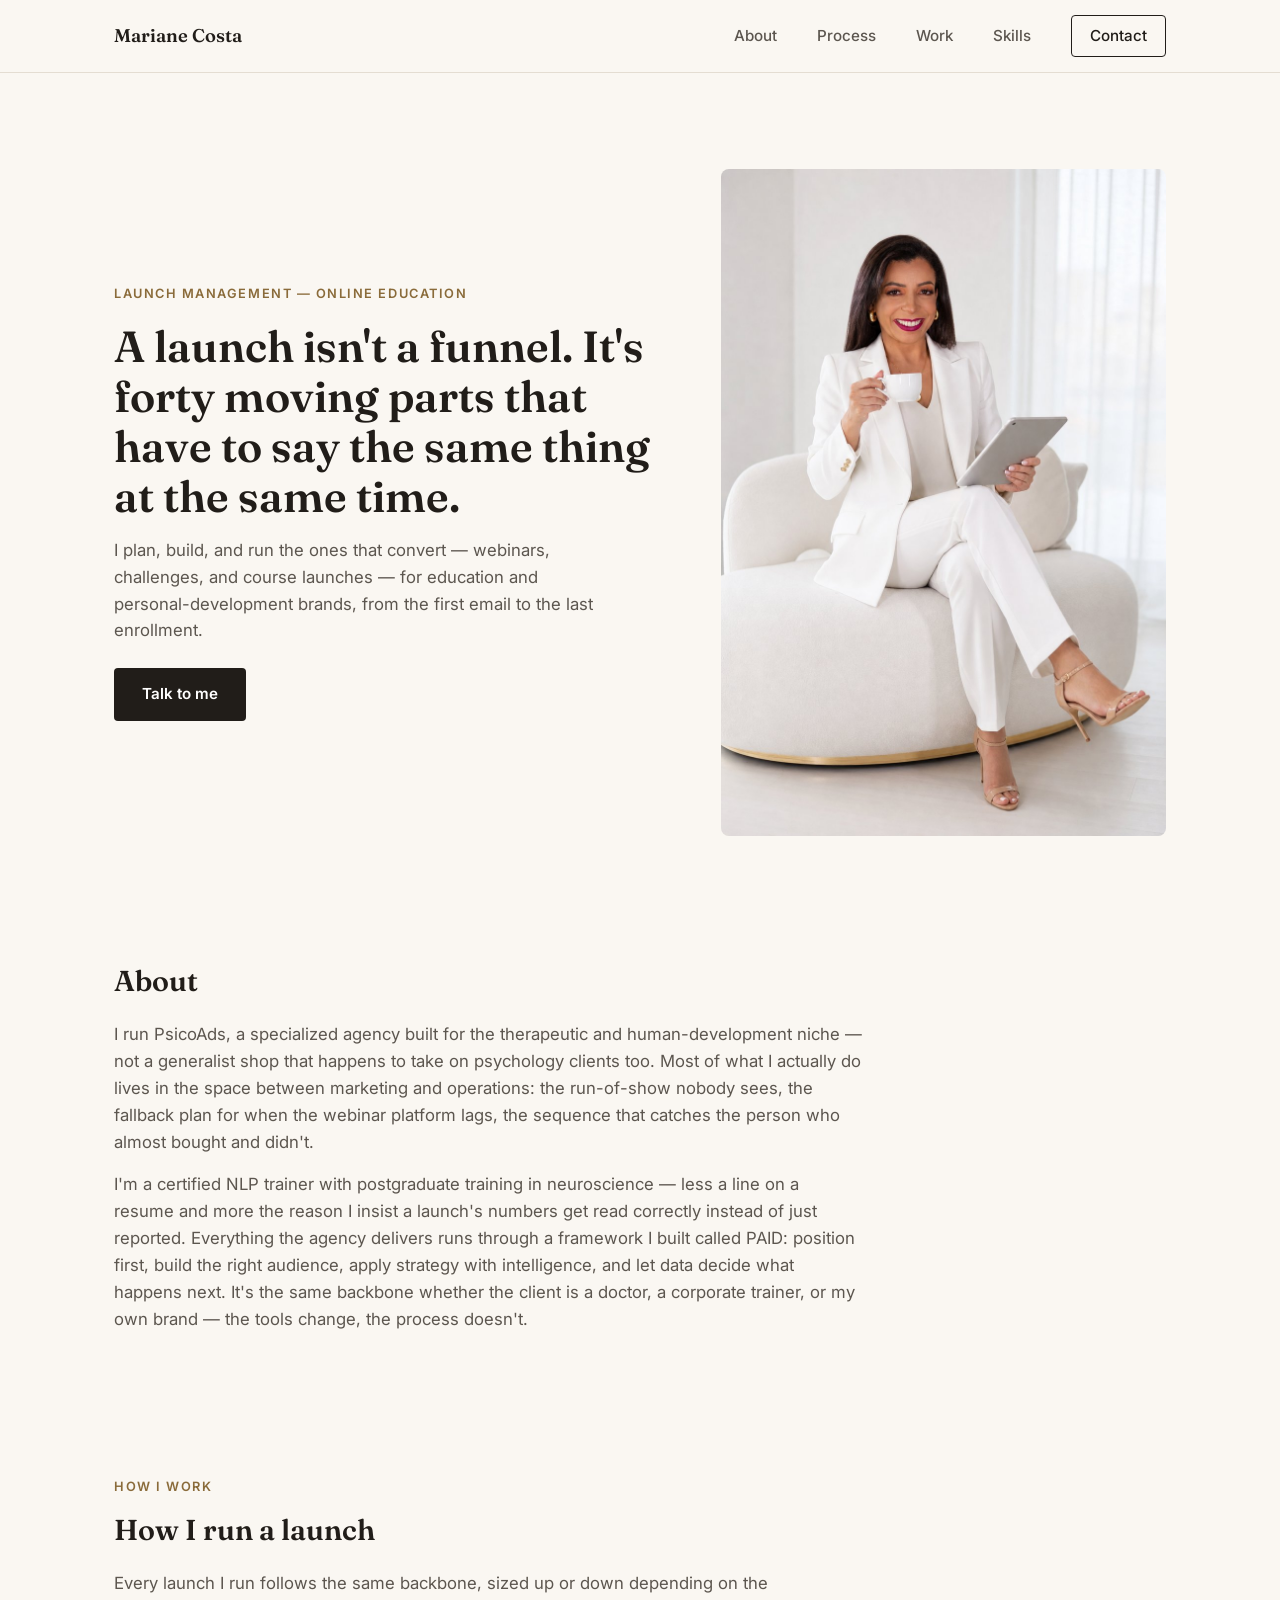
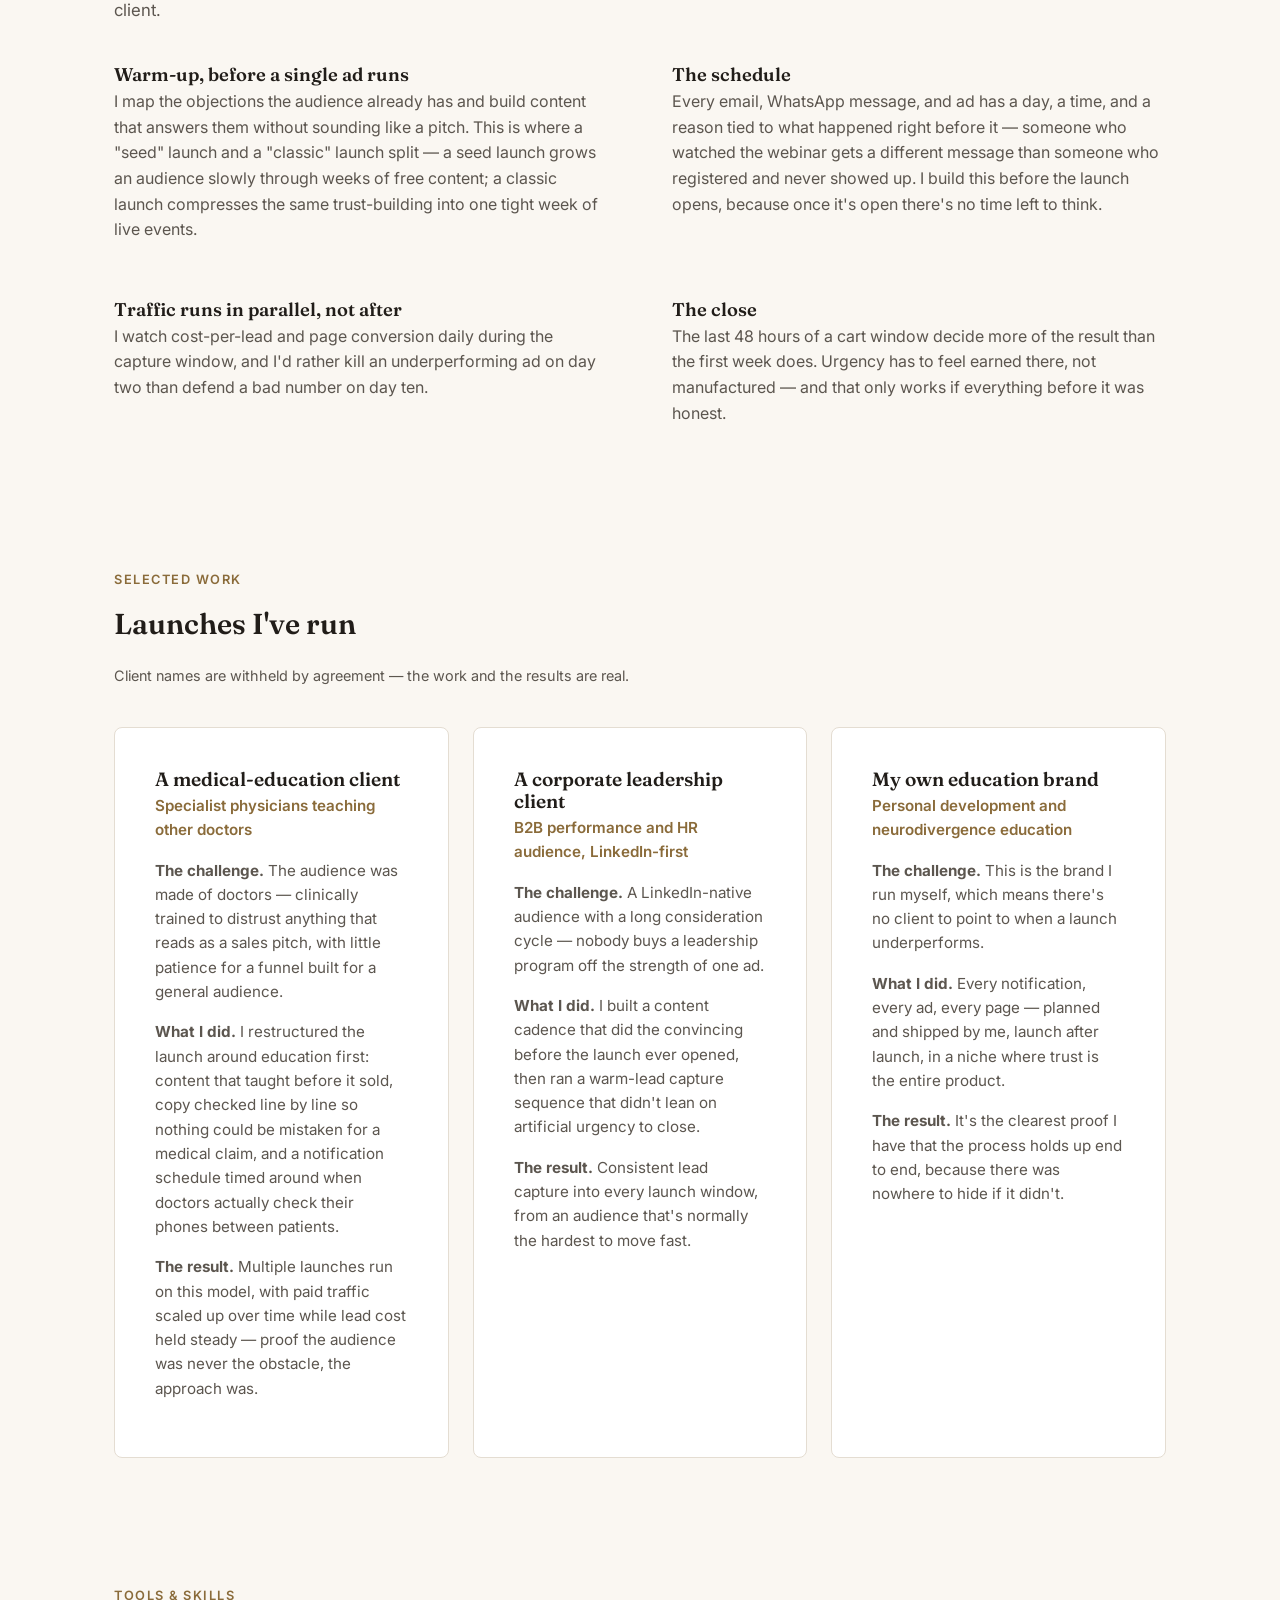
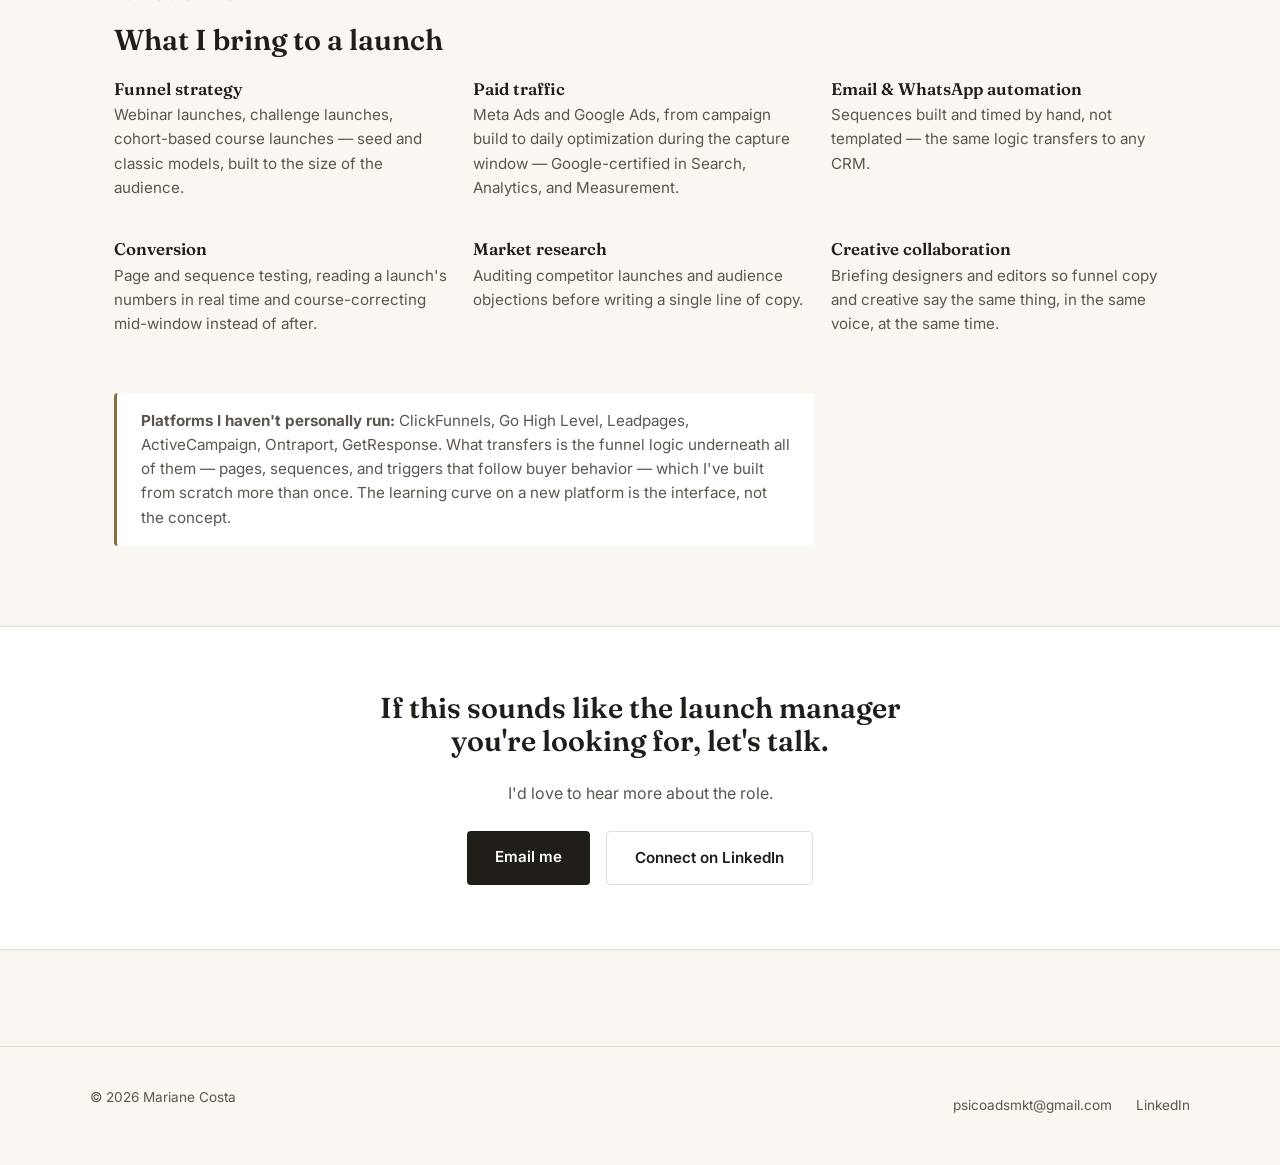
==== index.html @ 7b1b7158 "Launch Manager portfolio site Single-page portfolio supporting Mariane's application to the Launch M" ====
<!DOCTYPE html>
<html lang="en">
<head>
<meta charset="UTF-8">
<meta name="viewport" content="width=device-width, initial-scale=1.0">
<title>Mariane Costa — Launch Manager, Online Education</title>
<meta name="description" content="Launch strategist for online education brands — webinars, challenges, and cohort launches, from first email to last enrollment.">
<link rel="preconnect" href="https://fonts.googleapis.com">
<link rel="preconnect" href="https://fonts.gstatic.com" crossorigin>
<link href="https://fonts.googleapis.com/css2?family=Fraunces:opsz,wght@9..144,400;9..144,600&family=Inter:wght@400;500;600&display=swap" rel="stylesheet">
<link rel="stylesheet" href="styles.css">
<link rel="icon" href="data:,">
</head>
<body>
<header class="site-header">
  <div class="container header-inner">
    <a href="#home" class="brand">Mariane Costa</a>
    <button class="nav-toggle" id="navToggle" aria-label="Toggle menu" aria-expanded="false">
      <span></span><span></span><span></span>
    </button>
    <nav class="site-nav" id="siteNav">
      <a href="#about">About</a>
      <a href="#process">Process</a>
      <a href="#work">Work</a>
      <a href="#skills">Skills</a>
      <a href="#contact" class="nav-cta">Contact</a>
    </nav>
  </div>
</header>

<main id="home">
  <section class="hero" id="hero">
    <div class="container hero-inner">
      <div class="hero-text">
        <p class="eyebrow">Launch Management — Online Education</p>
        <h1>A launch isn't a funnel. It's forty moving parts that have to say the same thing at the same time.</h1>
        <p class="hero-lead">I plan, build, and run the ones that convert — webinars, challenges, and course launches — for education and personal-development brands, from the first email to the last enrollment.</p>
        <div class="hero-actions">
          <a href="mailto:psicoadsmkt@gmail.com" class="btn btn-primary">Talk to me</a>
        </div>
      </div>
      <div class="hero-photo">
        <img src="assets/img/mariane-portrait.jpg" alt="Mariane Costa" width="600" height="900" loading="eager">
      </div>
    </div>
  </section>
  <section class="section about" id="about">
    <div class="container about-inner">
      <h2>About</h2>
      <p>I run PsicoAds, a specialized agency built for the therapeutic and human-development niche — not a generalist shop that happens to take on psychology clients too. Most of what I actually do lives in the space between marketing and operations: the run-of-show nobody sees, the fallback plan for when the webinar platform lags, the sequence that catches the person who almost bought and didn't.</p>
      <p>I'm a certified NLP trainer with postgraduate training in neuroscience — less a line on a resume and more the reason I insist a launch's numbers get read correctly instead of just reported. Everything the agency delivers runs through a framework I built called PAID: position first, build the right audience, apply strategy with intelligence, and let data decide what happens next. It's the same backbone whether the client is a doctor, a corporate trainer, or my own brand — the tools change, the process doesn't.</p>
    </div>
  </section>
  <section class="section process" id="process">
    <div class="container">
      <p class="eyebrow">How I Work</p>
      <h2>How I run a launch</h2>
      <p class="process-intro">Every launch I run follows the same backbone, sized up or down depending on the client.</p>
      <div class="process-list">
        <div class="process-step">
          <h3>Warm-up, before a single ad runs</h3>
          <p>I map the objections the audience already has and build content that answers them without sounding like a pitch. This is where a "seed" launch and a "classic" launch split — a seed launch grows an audience slowly through weeks of free content; a classic launch compresses the same trust-building into one tight week of live events.</p>
        </div>
        <div class="process-step">
          <h3>The schedule</h3>
          <p>Every email, WhatsApp message, and ad has a day, a time, and a reason tied to what happened right before it — someone who watched the webinar gets a different message than someone who registered and never showed up. I build this before the launch opens, because once it's open there's no time left to think.</p>
        </div>
        <div class="process-step">
          <h3>Traffic runs in parallel, not after</h3>
          <p>I watch cost-per-lead and page conversion daily during the capture window, and I'd rather kill an underperforming ad on day two than defend a bad number on day ten.</p>
        </div>
        <div class="process-step">
          <h3>The close</h3>
          <p>The last 48 hours of a cart window decide more of the result than the first week does. Urgency has to feel earned there, not manufactured — and that only works if everything before it was honest.</p>
        </div>
      </div>
    </div>
  </section>
  <section class="section work" id="work">
    <div class="container">
      <p class="eyebrow">Selected Work</p>
      <h2>Launches I've run</h2>
      <p class="work-note">Client names are withheld by agreement — the work and the results are real.</p>
      <div class="case-grid">
        <article class="case-card">
          <h3>A medical-education client</h3>
          <p class="case-label">Specialist physicians teaching other doctors</p>
          <p><strong>The challenge.</strong> The audience was made of doctors — clinically trained to distrust anything that reads as a sales pitch, with little patience for a funnel built for a general audience.</p>
          <p><strong>What I did.</strong> I restructured the launch around education first: content that taught before it sold, copy checked line by line so nothing could be mistaken for a medical claim, and a notification schedule timed around when doctors actually check their phones between patients.</p>
          <p><strong>The result.</strong> Multiple launches run on this model, with paid traffic scaled up over time while lead cost held steady — proof the audience was never the obstacle, the approach was.</p>
        </article>
        <article class="case-card">
          <h3>A corporate leadership client</h3>
          <p class="case-label">B2B performance and HR audience, LinkedIn-first</p>
          <p><strong>The challenge.</strong> A LinkedIn-native audience with a long consideration cycle — nobody buys a leadership program off the strength of one ad.</p>
          <p><strong>What I did.</strong> I built a content cadence that did the convincing before the launch ever opened, then ran a warm-lead capture sequence that didn't lean on artificial urgency to close.</p>
          <p><strong>The result.</strong> Consistent lead capture into every launch window, from an audience that's normally the hardest to move fast.</p>
        </article>
        <article class="case-card">
          <h3>My own education brand</h3>
          <p class="case-label">Personal development and neurodivergence education</p>
          <p><strong>The challenge.</strong> This is the brand I run myself, which means there's no client to point to when a launch underperforms.</p>
          <p><strong>What I did.</strong> Every notification, every ad, every page — planned and shipped by me, launch after launch, in a niche where trust is the entire product.</p>
          <p><strong>The result.</strong> It's the clearest proof I have that the process holds up end to end, because there was nowhere to hide if it didn't.</p>
        </article>
      </div>
    </div>
  </section>
  <section class="section skills" id="skills">
    <div class="container">
      <p class="eyebrow">Tools &amp; Skills</p>
      <h2>What I bring to a launch</h2>
      <div class="skill-grid">
        <div class="skill-item"><h3>Funnel strategy</h3><p>Webinar launches, challenge launches, cohort-based course launches — seed and classic models, built to the size of the audience.</p></div>
        <div class="skill-item"><h3>Paid traffic</h3><p>Meta Ads and Google Ads, from campaign build to daily optimization during the capture window — Google-certified in Search, Analytics, and Measurement.</p></div>
        <div class="skill-item"><h3>Email &amp; WhatsApp automation</h3><p>Sequences built and timed by hand, not templated — the same logic transfers to any CRM.</p></div>
        <div class="skill-item"><h3>Conversion</h3><p>Page and sequence testing, reading a launch's numbers in real time and course-correcting mid-window instead of after.</p></div>
        <div class="skill-item"><h3>Market research</h3><p>Auditing competitor launches and audience objections before writing a single line of copy.</p></div>
        <div class="skill-item"><h3>Creative collaboration</h3><p>Briefing designers and editors so funnel copy and creative say the same thing, in the same voice, at the same time.</p></div>
      </div>
      <p class="skill-honesty"><strong>Platforms I haven't personally run:</strong> ClickFunnels, Go High Level, Leadpages, ActiveCampaign, Ontraport, GetResponse. What transfers is the funnel logic underneath all of them — pages, sequences, and triggers that follow buyer behavior — which I've built from scratch more than once. The learning curve on a new platform is the interface, not the concept.</p>
    </div>
  </section>
  <section class="section contact" id="contact">
    <div class="container contact-inner">
      <h2>If this sounds like the launch manager you're looking for, let's talk.</h2>
      <p>I'd love to hear more about the role.</p>
      <div class="hero-actions">
        <a href="mailto:psicoadsmkt@gmail.com" class="btn btn-primary">Email me</a>
        <a href="https://www.linkedin.com/in/mari-costa-mkt" target="_blank" rel="noopener" class="btn btn-secondary">Connect on LinkedIn</a>
      </div>
    </div>
  </section>
</main>

<footer class="site-footer">
  <div class="container footer-inner">
    <p>&copy; 2026 Mariane Costa</p>
    <div class="footer-links">
      <a href="mailto:psicoadsmkt@gmail.com">psicoadsmkt@gmail.com</a>
      <a href="https://www.linkedin.com/in/mari-costa-mkt" target="_blank" rel="noopener">LinkedIn</a>
    </div>
  </div>
</footer>

<script src="script.js"></script>
</body>
</html>
---- styles.css ----
:root {
  --color-bg: #FAF7F2;
  --color-bg-alt: #FFFFFF;
  --color-ink: #211D19;
  --color-ink-soft: #5C564F;
  --color-accent: #8A6B3A;
  --color-border: #E4DDD2;
  --font-display: 'Fraunces', serif;
  --font-body: 'Inter', sans-serif;
  --container-w: 1100px;
  --space-1: 8px;
  --space-2: 16px;
  --space-3: 24px;
  --space-4: 40px;
  --space-5: 64px;
  --space-6: 96px;
  --radius: 4px;
}

* { box-sizing: border-box; }
html { scroll-behavior: smooth; scroll-padding-top: 104px; }
@media (prefers-reduced-motion: reduce) {
  html { scroll-behavior: auto; }
}
body { margin:0; font-family: var(--font-body); color: var(--color-ink); background: var(--color-bg); line-height:1.6; -webkit-font-smoothing:antialiased; overflow-x:hidden; }
img { max-width:100%; height:auto; display:block; }
a { color: inherit; }
h1,h2,h3 { font-family: var(--font-display); font-weight:600; line-height:1.15; margin:0 0 var(--space-2); }
p { margin:0 0 var(--space-2); color: var(--color-ink-soft); }

.container { max-width: var(--container-w); margin:0 auto; padding: 0 var(--space-3); }
.section { padding: var(--space-5) 0; }
.section h2 { font-size:1.8rem; margin-bottom: var(--space-3); }
.eyebrow { font-family: var(--font-body); font-size:.8rem; letter-spacing:.12em; text-transform:uppercase; color: var(--color-accent); font-weight:600; margin-bottom: var(--space-2); }

.btn { display:inline-block; padding:14px 28px; border-radius: var(--radius); font-weight:600; text-decoration:none; font-size:.95rem; transition: transform .15s ease, opacity .15s ease; }
.btn-primary { background: var(--color-ink); color:#fff; }
.btn-primary:hover { transform: translateY(-2px); }
.btn-secondary { border:1px solid var(--color-border); color: var(--color-ink); }
.btn-secondary:hover { border-color: var(--color-accent); color: var(--color-accent); }

.site-header { position:sticky; top:0; background: rgba(250,247,242,.92); backdrop-filter: blur(6px); border-bottom:1px solid var(--color-border); z-index:100; }
.header-inner { display:flex; align-items:center; justify-content:space-between; height:72px; }
.brand { font-family: var(--font-display); font-size:1.15rem; font-weight:600; text-decoration:none; }
.site-nav { display:flex; align-items:center; gap: var(--space-4); }
.site-nav a { text-decoration:none; font-size:.95rem; font-weight:500; color: var(--color-ink-soft); }
.site-nav a:hover { color: var(--color-ink); }
.nav-cta { padding:8px 18px; border:1px solid var(--color-ink); border-radius: var(--radius); color: var(--color-ink) !important; }
.nav-toggle { display:none; flex-direction:column; gap:5px; background:none; border:none; cursor:pointer; padding:8px; }
.nav-toggle span { width:22px; height:2px; background: var(--color-ink); }

@media (max-width: 768px) {
  .nav-toggle { display:flex; }
  .site-nav { position:absolute; top:72px; left:0; right:0; background: var(--color-bg-alt); flex-direction:column; align-items:flex-start; gap: var(--space-2); padding: var(--space-3); border-bottom:1px solid var(--color-border); display:none; }
  .site-nav.open { display:flex; }
}

.site-footer { border-top:1px solid var(--color-border); margin-top: var(--space-6); }
.footer-inner { display:flex; flex-wrap:wrap; gap: var(--space-2); align-items:center; justify-content:space-between; padding: var(--space-4) 0; font-size:.85rem; color: var(--color-ink-soft); }
.footer-links { display:flex; gap: var(--space-3); }
.footer-links a { text-decoration:none; color: var(--color-ink-soft); }
.footer-links a:hover { color: var(--color-accent); }

.hero { padding: var(--space-6) 0 var(--space-5); }
.hero-inner { display:grid; grid-template-columns: 1.1fr .9fr; gap: var(--space-5); align-items:center; }
.hero-text h1 { font-size: clamp(1.9rem, 3.4vw, 2.75rem); }
.hero-lead { font-size:1.05rem; max-width:44ch; }
.hero-actions { display:flex; gap: var(--space-2); flex-wrap:wrap; margin-top: var(--space-3); }
.hero-photo img { border-radius: 8px; }
@media (max-width: 900px) {
  .hero-inner { grid-template-columns: 1fr; }
  .hero-photo { order:-1; max-width:320px; margin:0 auto; }
}

.about-inner p { max-width: 68ch; font-size:1.05rem; }

.process-intro { max-width:60ch; font-size:1.05rem; margin-bottom: var(--space-4); }
.process-list { display:grid; gap: var(--space-4); }
.process-step h3 { font-size:1.15rem; margin-bottom:4px; }
.process-step p { max-width: 68ch; }
@media (min-width: 900px) {
  .process-list { grid-template-columns: 1fr 1fr; column-gap: var(--space-5); }
}

.work-note { color: var(--color-ink-soft); font-size:.9rem; margin-bottom: var(--space-4); }
.case-grid { display:grid; gap: var(--space-3); }
.case-card { background: var(--color-bg-alt); border:1px solid var(--color-border); border-radius:8px; padding: var(--space-4); }
.case-card h3 { font-size:1.2rem; margin-bottom:4px; }
.case-label { font-size:.85rem; color: var(--color-accent); font-weight:600; margin-bottom: var(--space-2); }
.case-card p { font-size:.95rem; }
@media (min-width: 900px) {
  .case-grid { grid-template-columns: repeat(3, 1fr); }
}

.skill-grid { display:grid; gap: var(--space-3); margin-bottom: var(--space-4); }
.skill-item h3 { font-size:1.05rem; margin-bottom:4px; }
.skill-item p { font-size:.95rem; }
.skill-honesty { max-width:70ch; font-size:.95rem; background: var(--color-bg-alt); border-left:3px solid var(--color-accent); padding: var(--space-2) var(--space-3); border-radius:4px; }
@media (min-width: 700px) {
  .skill-grid { grid-template-columns: repeat(3, 1fr); }
}

.contact { text-align:center; background: var(--color-bg-alt); border-top:1px solid var(--color-border); border-bottom:1px solid var(--color-border); }
.contact-inner { max-width:600px; margin:0 auto; }
.contact .hero-actions { justify-content:center; }
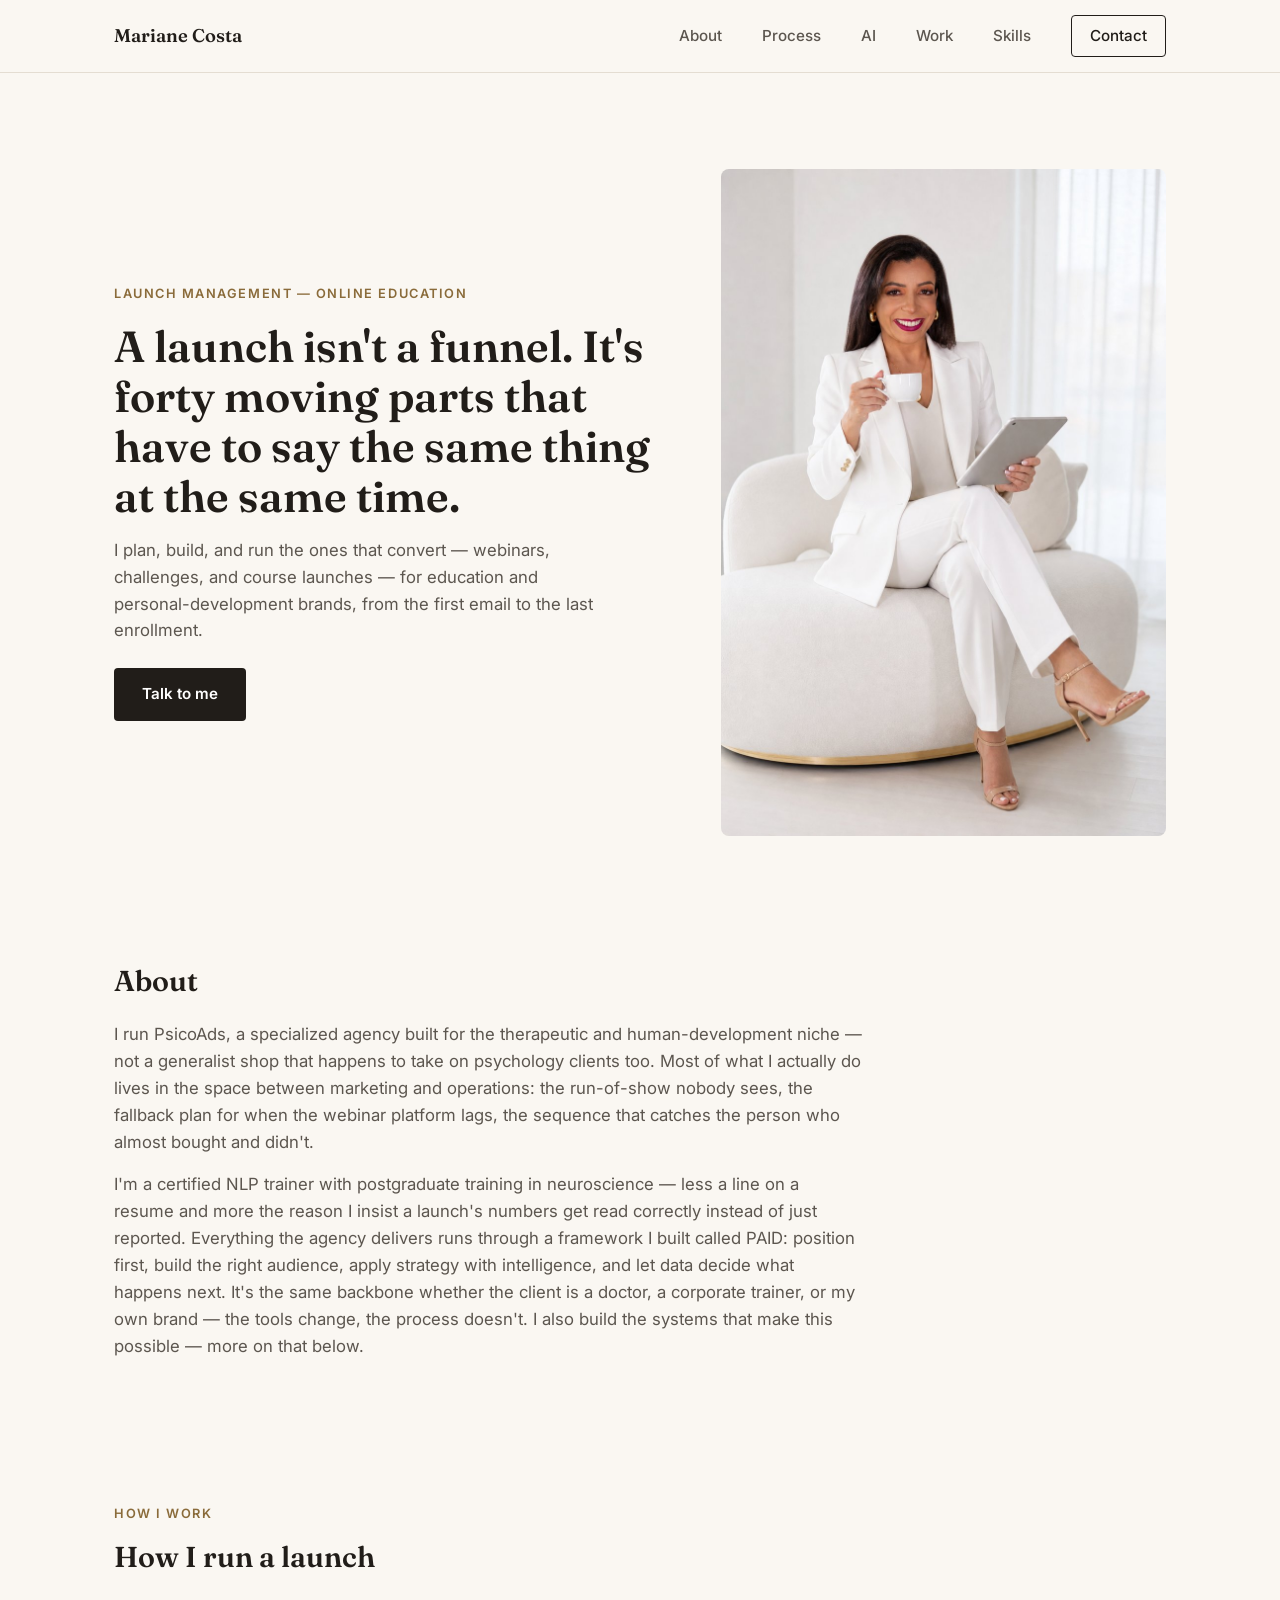
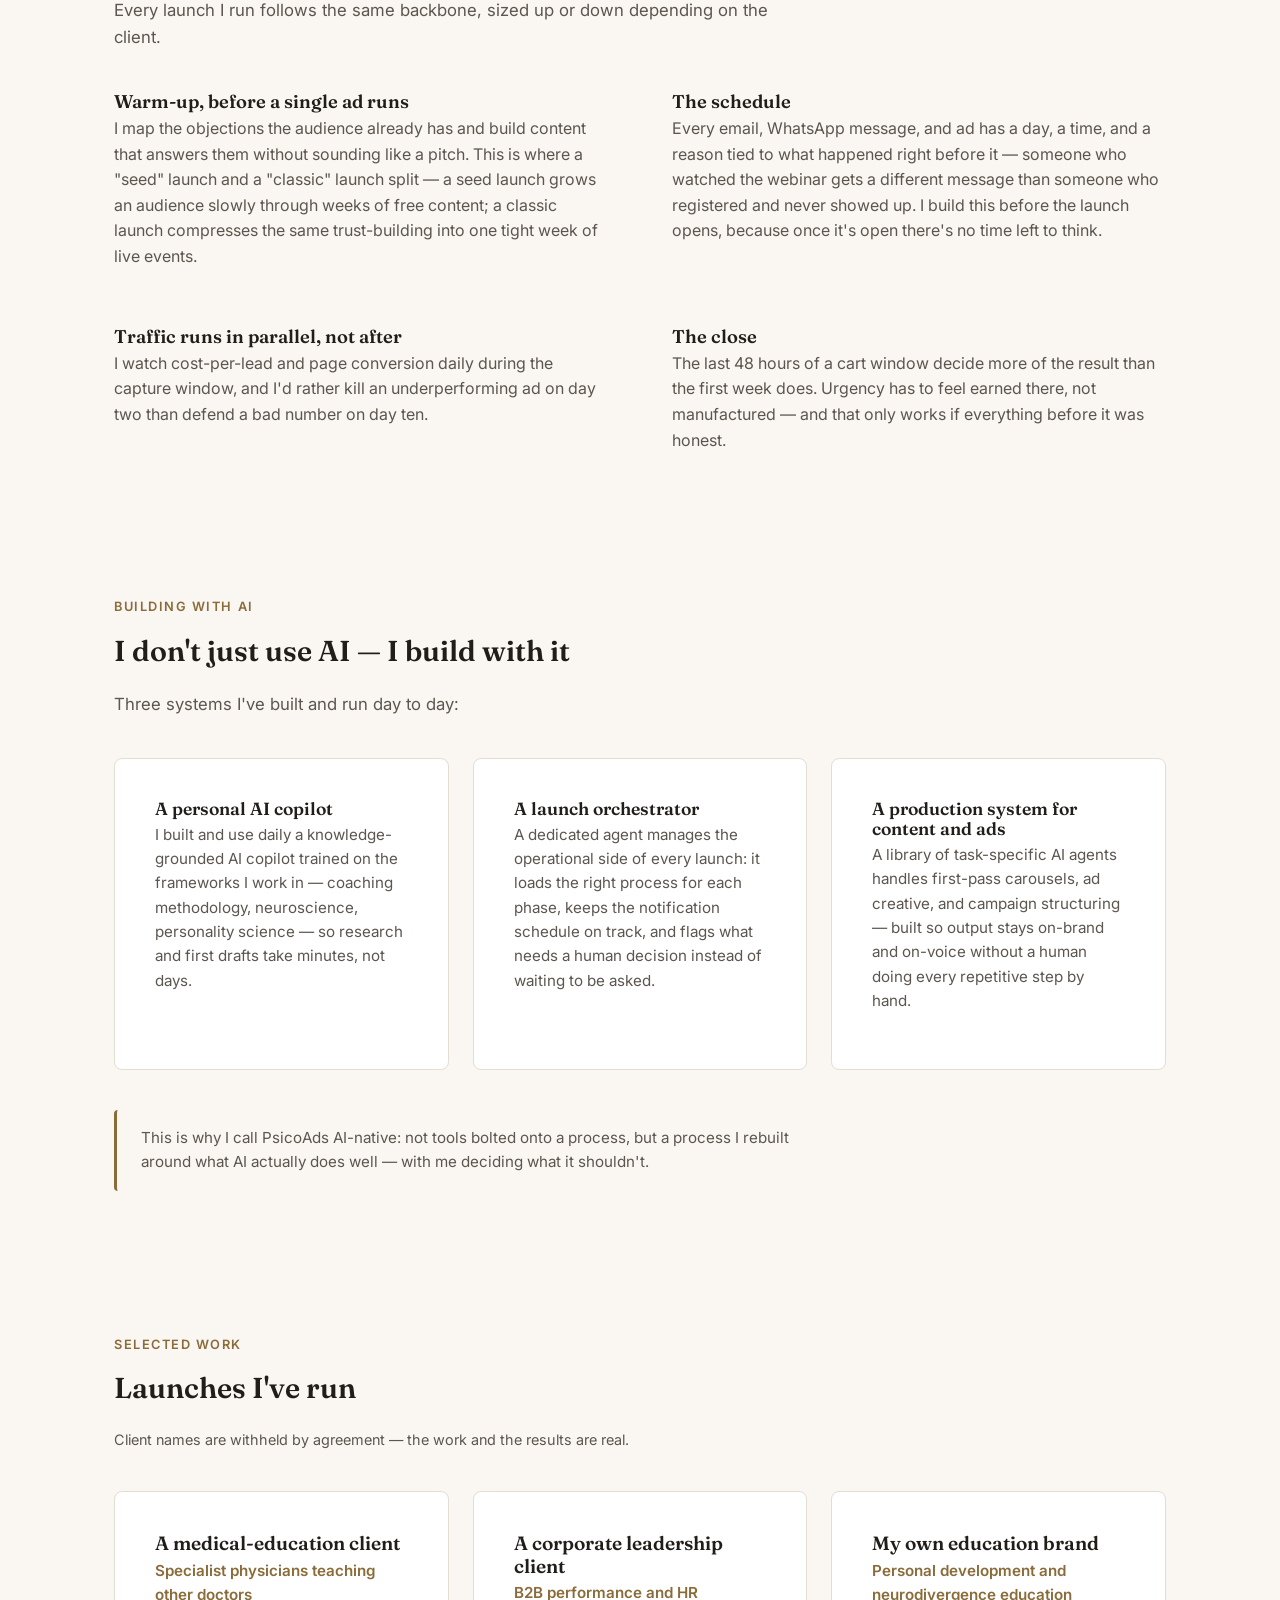
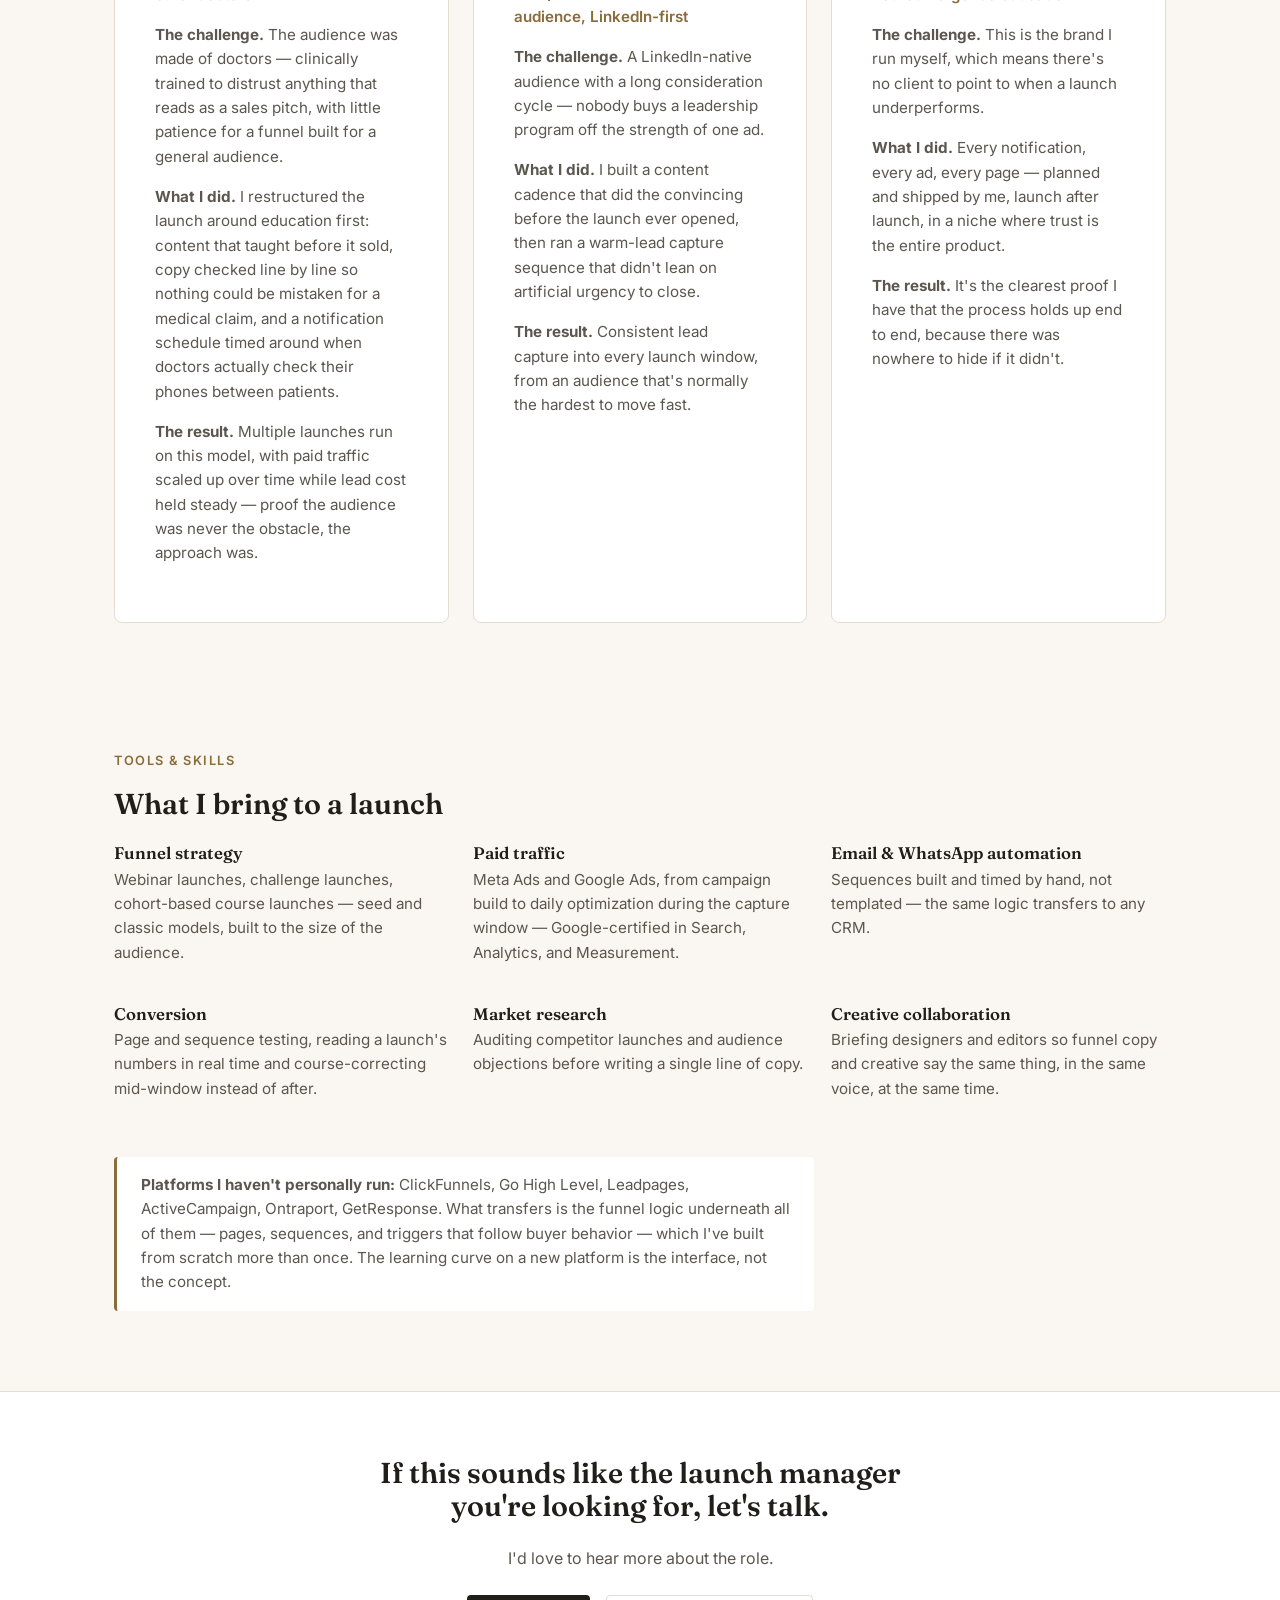
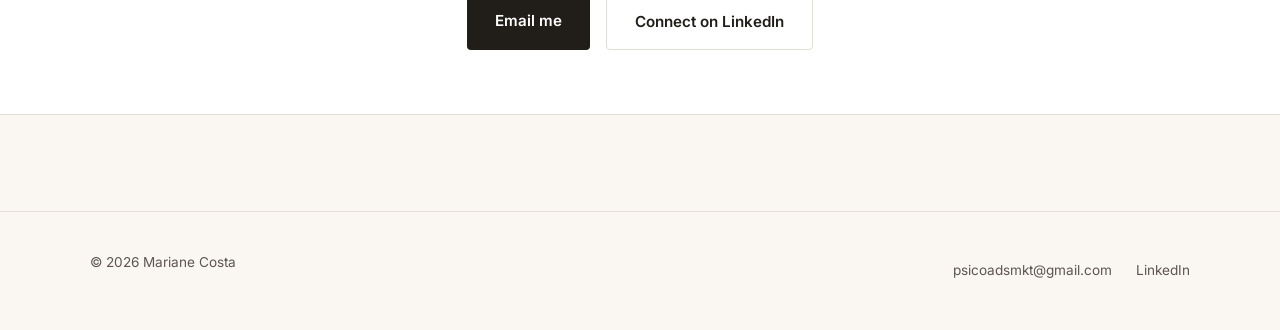
==== commit b544140a: "Add "Building With AI" section Positions Mariane's AI-native operating model — a personal AI copilot" ====
--- a/index.html
+++ b/index.html
@@ -21,6 +21,7 @@
     <nav class="site-nav" id="siteNav">
       <a href="#about">About</a>
       <a href="#process">Process</a>
+      <a href="#ai">AI</a>
       <a href="#work">Work</a>
       <a href="#skills">Skills</a>
       <a href="#contact" class="nav-cta">Contact</a>
@@ -48,7 +49,7 @@
     <div class="container about-inner">
       <h2>About</h2>
       <p>I run PsicoAds, a specialized agency built for the therapeutic and human-development niche — not a generalist shop that happens to take on psychology clients too. Most of what I actually do lives in the space between marketing and operations: the run-of-show nobody sees, the fallback plan for when the webinar platform lags, the sequence that catches the person who almost bought and didn't.</p>
-      <p>I'm a certified NLP trainer with postgraduate training in neuroscience — less a line on a resume and more the reason I insist a launch's numbers get read correctly instead of just reported. Everything the agency delivers runs through a framework I built called PAID: position first, build the right audience, apply strategy with intelligence, and let data decide what happens next. It's the same backbone whether the client is a doctor, a corporate trainer, or my own brand — the tools change, the process doesn't.</p>
+      <p>I'm a certified NLP trainer with postgraduate training in neuroscience — less a line on a resume and more the reason I insist a launch's numbers get read correctly instead of just reported. Everything the agency delivers runs through a framework I built called PAID: position first, build the right audience, apply strategy with intelligence, and let data decide what happens next. It's the same backbone whether the client is a doctor, a corporate trainer, or my own brand — the tools change, the process doesn't. I also build the systems that make this possible — more on that below.</p>
     </div>
   </section>
   <section class="section process" id="process">
@@ -74,6 +75,28 @@
           <p>The last 48 hours of a cart window decide more of the result than the first week does. Urgency has to feel earned there, not manufactured — and that only works if everything before it was honest.</p>
         </div>
       </div>
+    </div>
+  </section>
+  <section class="section ai" id="ai">
+    <div class="container">
+      <p class="eyebrow">Building With AI</p>
+      <h2>I don't just use AI — I build with it</h2>
+      <p class="ai-intro">Three systems I've built and run day to day:</p>
+      <div class="ai-grid">
+        <div class="ai-card">
+          <h3>A personal AI copilot</h3>
+          <p>I built and use daily a knowledge-grounded AI copilot trained on the frameworks I work in — coaching methodology, neuroscience, personality science — so research and first drafts take minutes, not days.</p>
+        </div>
+        <div class="ai-card">
+          <h3>A launch orchestrator</h3>
+          <p>A dedicated agent manages the operational side of every launch: it loads the right process for each phase, keeps the notification schedule on track, and flags what needs a human decision instead of waiting to be asked.</p>
+        </div>
+        <div class="ai-card">
+          <h3>A production system for content and ads</h3>
+          <p>A library of task-specific AI agents handles first-pass carousels, ad creative, and campaign structuring — built so output stays on-brand and on-voice without a human doing every repetitive step by hand.</p>
+        </div>
+      </div>
+      <p class="ai-note">This is why I call PsicoAds AI-native: not tools bolted onto a process, but a process I rebuilt around what AI actually does well — with me deciding what it shouldn't.</p>
     </div>
   </section>
   <section class="section work" id="work">
--- a/styles.css
+++ b/styles.css
@@ -103,3 +103,13 @@
 .contact { text-align:center; background: var(--color-bg-alt); border-top:1px solid var(--color-border); border-bottom:1px solid var(--color-border); }
 .contact-inner { max-width:600px; margin:0 auto; }
 .contact .hero-actions { justify-content:center; }
+
+.ai-intro { font-size:1.05rem; margin-bottom: var(--space-4); }
+.ai-grid { display:grid; gap: var(--space-3); margin-bottom: var(--space-4); }
+.ai-card { background: var(--color-bg-alt); border:1px solid var(--color-border); border-radius:8px; padding: var(--space-4); }
+.ai-card h3 { font-size:1.1rem; margin-bottom:4px; }
+.ai-card p { font-size:.95rem; }
+.ai-note { max-width:70ch; font-size:.95rem; border-left:3px solid var(--color-accent); padding: var(--space-2) var(--space-3); border-radius:4px; }
+@media (min-width: 900px) {
+  .ai-grid { grid-template-columns: repeat(3, 1fr); }
+}
